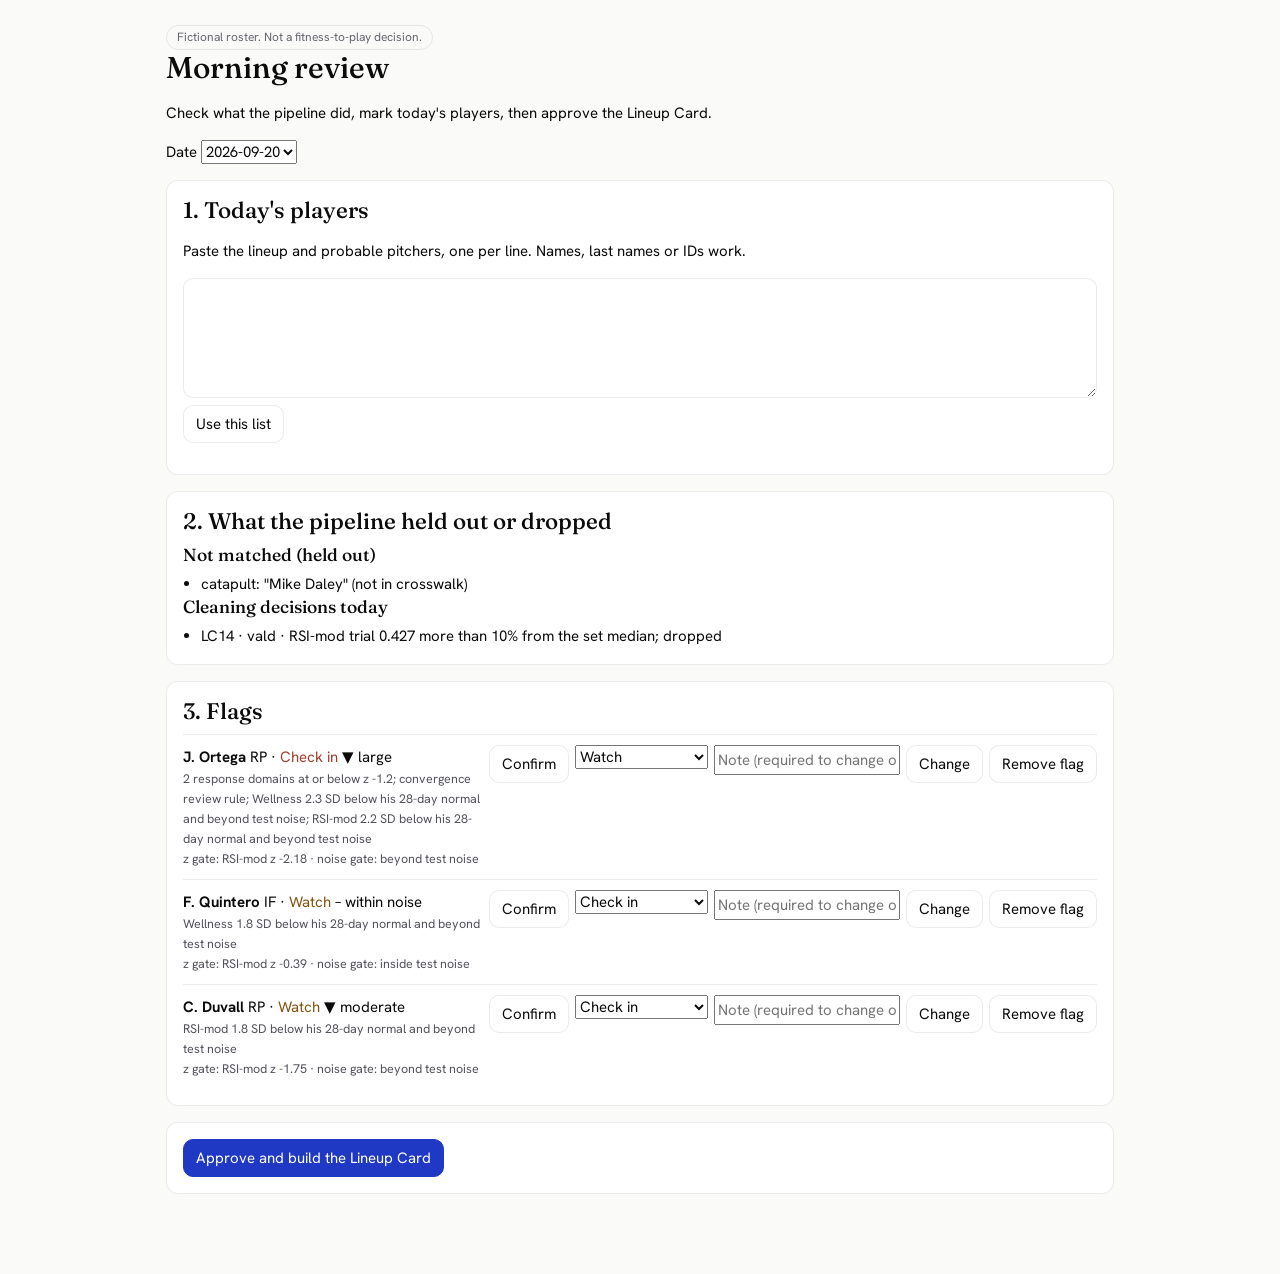
==== web/index.html @ f08b4e15 "feat(web): site theme and the morning review screen Co-Authored-By: Claude Opus 5.5 <noreply@anthrop" ====
<!doctype html>
<html lang="en">
<head>
  <meta charset="utf-8">
  <meta name="viewport" content="width=device-width, initial-scale=1">
  <title>Lineup Card review</title>
  <link rel="stylesheet" href="css/theme.css">
  <style>
    .row { display: grid; grid-template-columns: 1fr auto; gap: 8px; padding: 10px 0; border-top: 1px solid var(--line); }
    .row small { color: var(--ink-dim); display: block; }
    .actions { display: flex; gap: 6px; flex-wrap: wrap; align-items: start; }
    .err { color: var(--alert); font-size: 13px; }
    ul.plain { padding-left: 18px; margin: 0; }
    @media (max-width: 640px) { .row { grid-template-columns: 1fr; } }
  </style>
</head>
<body>
<main class="wrap">
  <span class="fiction">Fictional roster. Not a fitness-to-play decision.</span>
  <h1>Morning review</h1>
  <p>Check what the pipeline did, mark today's players, then approve the Lineup Card.</p>
  <label>Date <select id="date"></select></label>

  <section class="panel">
    <h2>1. Today's players</h2>
    <p>Paste the lineup and probable pitchers, one per line. Names, last names or IDs work.</p>
    <textarea id="lineup" aria-label="Today's players"></textarea>
    <button id="apply-lineup">Use this list</button>
    <p id="lineup-result"></p>
  </section>

  <section class="panel">
    <h2>2. What the pipeline held out or dropped</h2>
    <div id="held"></div>
    <div id="log"></div>
  </section>

  <section class="panel">
    <h2>3. Flags</h2>
    <div id="flags"></div>
  </section>

  <section class="panel">
    <button class="primary" id="approve">Approve and build the Lineup Card</button>
    <span id="approve-msg" class="err"></span>
  </section>
</main>
<script type="module" src="js/review.js"></script>
</body>
</html>
---- web/css/theme.css ----
@import url("https://fonts.googleapis.com/css2?family=Fraunces:opsz,wght@9..144,400;9..144,500&family=Hanken+Grotesk:wght@400;500&family=IBM+Plex+Mono:wght@400;500&display=swap");

:root {
  --bg: #FAFAF9; --surface: #F1F1F0; --card: #FFFFFF;
  --ink: #0B0B0C; --ink-dim: #52525B; --ink-faint: #666670;
  --accent: #2039C4; --accent-dim: #182C93; --accent-wash: rgba(32, 57, 196, 0.06);
  --line: rgba(11, 11, 12, 0.08);
  --ok: #246346; --warn: #815410; --alert: #9F3C2E;
  --display: "Fraunces", Georgia, serif;
  --sans: "Hanken Grotesk", -apple-system, system-ui, sans-serif;
  --mono: "IBM Plex Mono", ui-monospace, monospace;
  --radius: 20px; --radius-sm: 12px;
}
@media (prefers-color-scheme: dark) {
  :root:not([data-theme="light"]) {
    --bg: #0E0E10; --surface: #17171A; --card: #1C1C20;
    --ink: #F4F4F5; --ink-dim: #A1A1AA; --ink-faint: #8B8B94;
    --accent: #8C9BFF; --accent-dim: #6F80F5; --accent-wash: rgba(140, 155, 255, 0.10);
    --line: rgba(255, 255, 255, 0.10);
    --ok: #6FCF9E; --warn: #E0B25C; --alert: #F08A7A;
  }
}
* { box-sizing: border-box; }
body { margin: 0; background: var(--bg); color: var(--ink); font: 400 15px/1.6 var(--sans); }
h1, h2, h3 { font-family: var(--display); font-weight: 500; line-height: 1.2; margin: 0 0 .4em; }
.mono { font-family: var(--mono); }
.wrap { max-width: 980px; margin: 0 auto; padding: 24px 16px 64px; }
.fiction { font-size: 12px; color: var(--ink-faint); border: 1px solid var(--line); border-radius: 999px; padding: 2px 10px; display: inline-block; }
.panel { background: var(--card); border: 1px solid var(--line); border-radius: var(--radius-sm); padding: 16px; margin: 16px 0; }
button, select, textarea, input { font: inherit; color: inherit; }
button { background: var(--card); border: 1px solid var(--line); border-radius: 10px; padding: 6px 12px; cursor: pointer; }
button.primary { background: var(--accent); color: #fff; border-color: var(--accent); }
textarea { width: 100%; min-height: 120px; background: var(--card); border: 1px solid var(--line); border-radius: 10px; padding: 8px; }
.word-check_in { color: var(--alert); } .word-watch { color: var(--warn); }
.word-no_change { color: var(--ink-dim); } .word-not_enough_data { color: var(--ink-faint); }
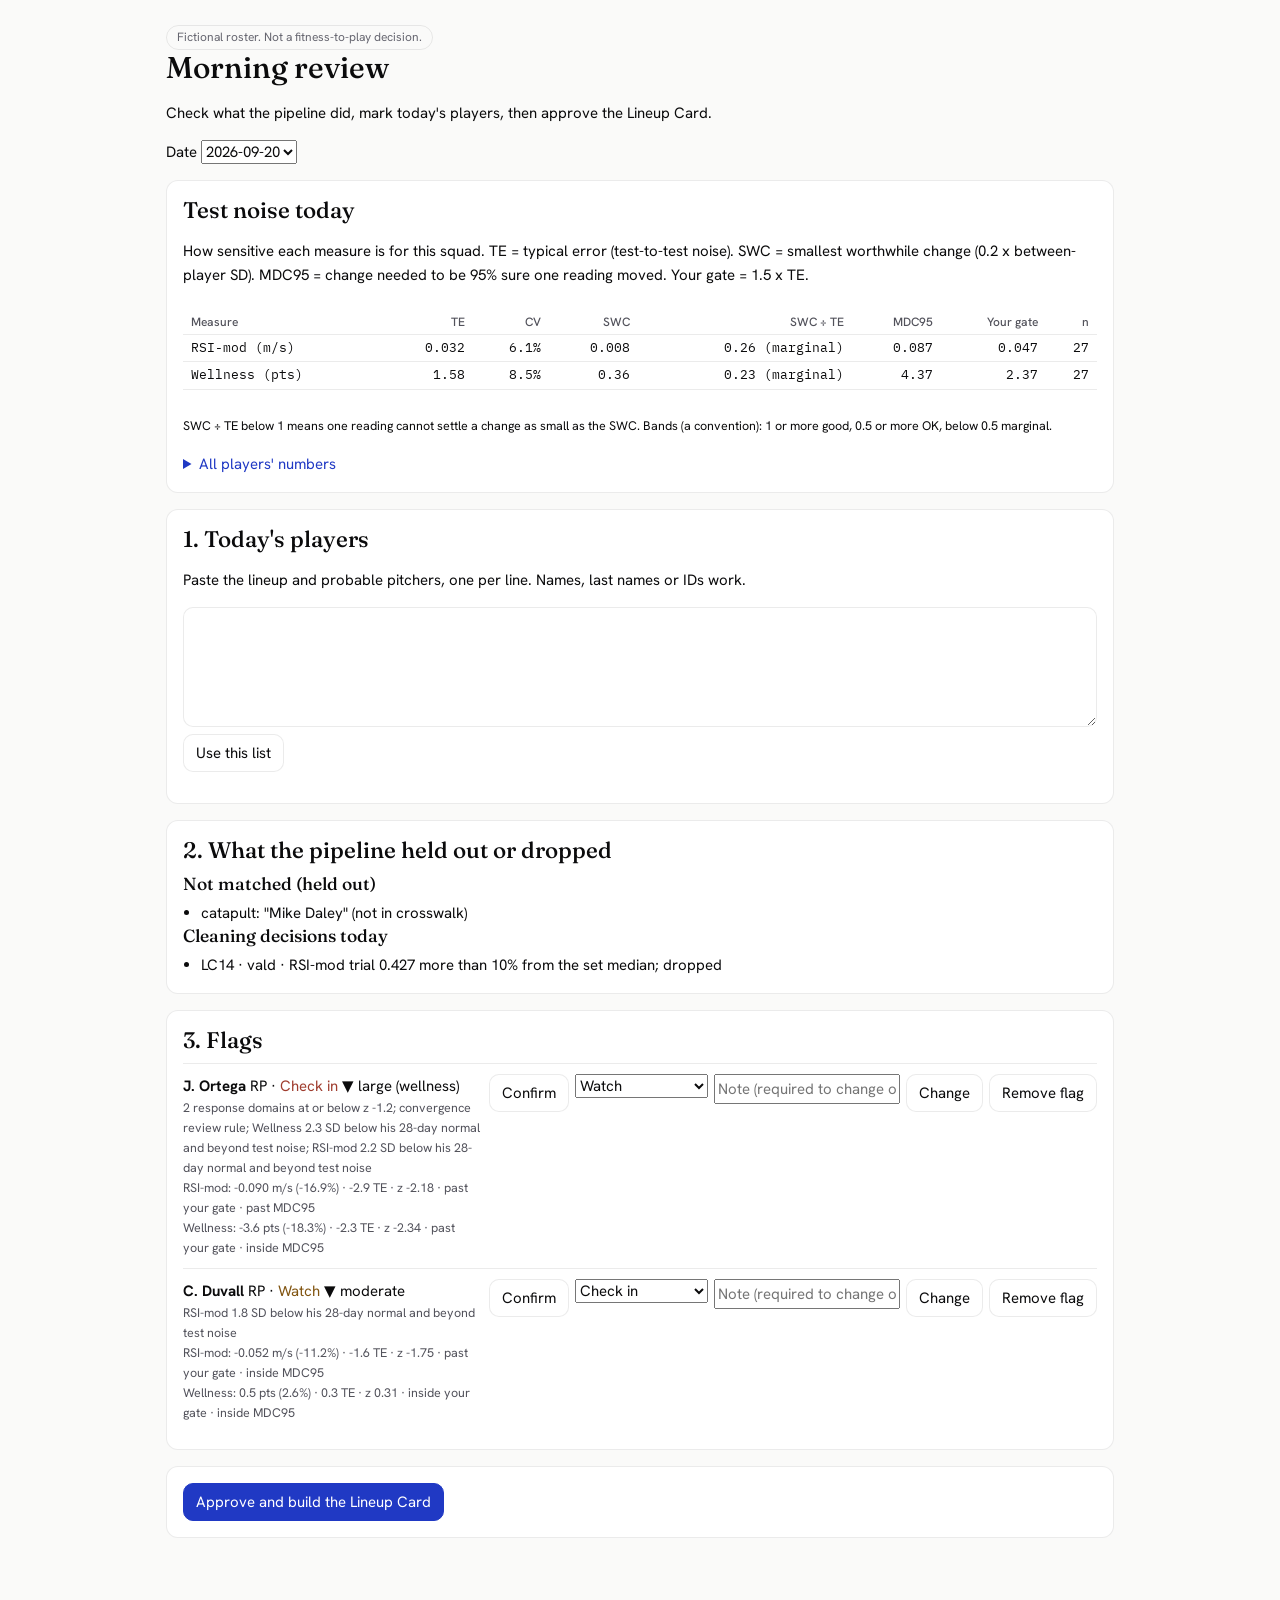
==== commit e144334a: "feat(review): signal and noise numbers for the analyst view Squad table per measure (TE, CV%, SWC = " ====
--- a/web/index.html
+++ b/web/index.html
@@ -11,6 +11,12 @@
     .actions { display: flex; gap: 6px; flex-wrap: wrap; align-items: start; }
     .err { color: var(--alert); font-size: 13px; }
     ul.plain { padding-left: 18px; margin: 0; }
+    table.num { border-collapse: collapse; width: 100%; font: 400 13px/1.4 var(--mono); margin: 8px 0; }
+    table.num th, table.num td { text-align: right; padding: 4px 8px; border-bottom: 1px solid var(--line); white-space: nowrap; }
+    table.num th:first-child, table.num td:first-child { text-align: left; }
+    table.num th { font: 500 12px var(--sans); color: var(--ink-dim); }
+    .scroll { overflow-x: auto; }
+    details summary { cursor: pointer; color: var(--accent); margin-top: 8px; }
     @media (max-width: 640px) { .row { grid-template-columns: 1fr; } }
   </style>
 </head>
@@ -20,6 +26,13 @@
   <h1>Morning review</h1>
   <p>Check what the pipeline did, mark today's players, then approve the Lineup Card.</p>
   <label>Date <select id="date"></select></label>
+
+  <section class="panel">
+    <h2>Test noise today</h2>
+    <p>How sensitive each measure is for this squad. TE = typical error (test-to-test noise). SWC = smallest worthwhile change (0.2 x between-player SD). MDC95 = change needed to be 95% sure one reading moved. Your gate = 1.5 x TE.</p>
+    <div id="signal"></div>
+    <details><summary>All players' numbers</summary><div id="allnums"></div></details>
+  </section>
 
   <section class="panel">
     <h2>1. Today's players</h2>
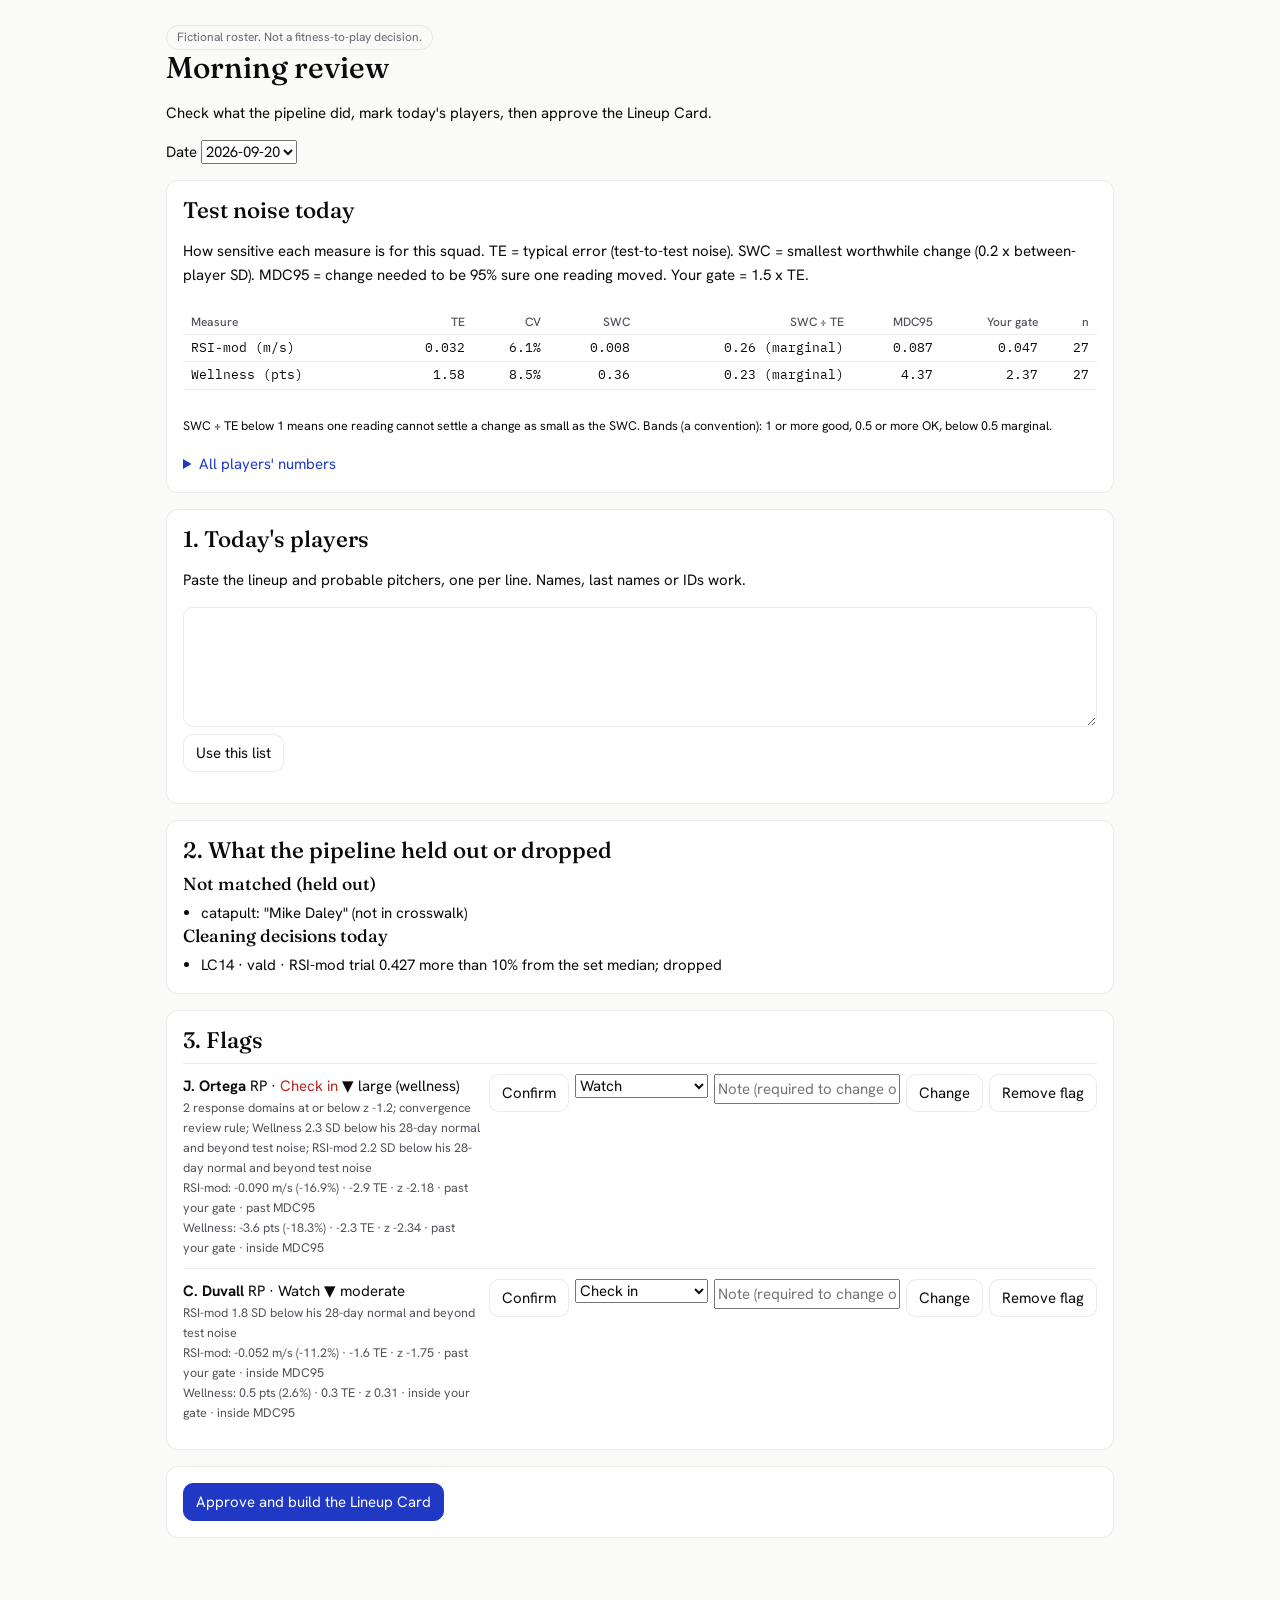
==== commit 8659cfa0: "feat(card): club.json for real labels, staleness line from the pull status - data/<dir>/club.json {n" ====
--- a/web/index.html
+++ b/web/index.html
@@ -22,7 +22,8 @@
 </head>
 <body>
 <main class="wrap">
-  <span class="fiction">Fictional roster. Not a fitness-to-play decision.</span>
+  <span class="fiction" id="disclaimer">Not a fitness-to-play decision.</span>
+  <p id="stale" class="err" role="status" hidden></p>
   <h1>Morning review</h1>
   <p>Check what the pipeline did, mark today's players, then approve the Lineup Card.</p>
   <label>Date <select id="date"></select></label>
--- a/web/css/theme.css
+++ b/web/css/theme.css
@@ -6,6 +6,9 @@
   --accent: #2039C4; --accent-dim: #182C93; --accent-wash: rgba(32, 57, 196, 0.06);
   --line: rgba(11, 11, 12, 0.08);
   --ok: #246346; --warn: #815410; --alert: #9F3C2E;
+  /* status colours (validated): amber is for marks and fills only, never for text */
+  --st-check: #B3261E; --st-watch: #E3A21A;
+  --st-watch-edge: color-mix(in srgb, var(--st-watch) 60%, black);
   --display: "Fraunces", Georgia, serif;
   --sans: "Hanken Grotesk", -apple-system, system-ui, sans-serif;
   --mono: "IBM Plex Mono", ui-monospace, monospace;
@@ -18,6 +21,7 @@
     --accent: #8C9BFF; --accent-dim: #6F80F5; --accent-wash: rgba(140, 155, 255, 0.10);
     --line: rgba(255, 255, 255, 0.10);
     --ok: #6FCF9E; --warn: #E0B25C; --alert: #F08A7A;
+    --st-check: #DB4433; --st-watch: #CF9420;
   }
 }
 * { box-sizing: border-box; }
@@ -31,5 +35,5 @@
 button { background: var(--card); border: 1px solid var(--line); border-radius: 10px; padding: 6px 12px; cursor: pointer; }
 button.primary { background: var(--accent); color: #fff; border-color: var(--accent); }
 textarea { width: 100%; min-height: 120px; background: var(--card); border: 1px solid var(--line); border-radius: 10px; padding: 8px; }
-.word-check_in { color: var(--alert); } .word-watch { color: var(--warn); }
+.word-check_in { color: var(--st-check); } .word-watch { color: var(--ink); }
 .word-no_change { color: var(--ink-dim); } .word-not_enough_data { color: var(--ink-faint); }
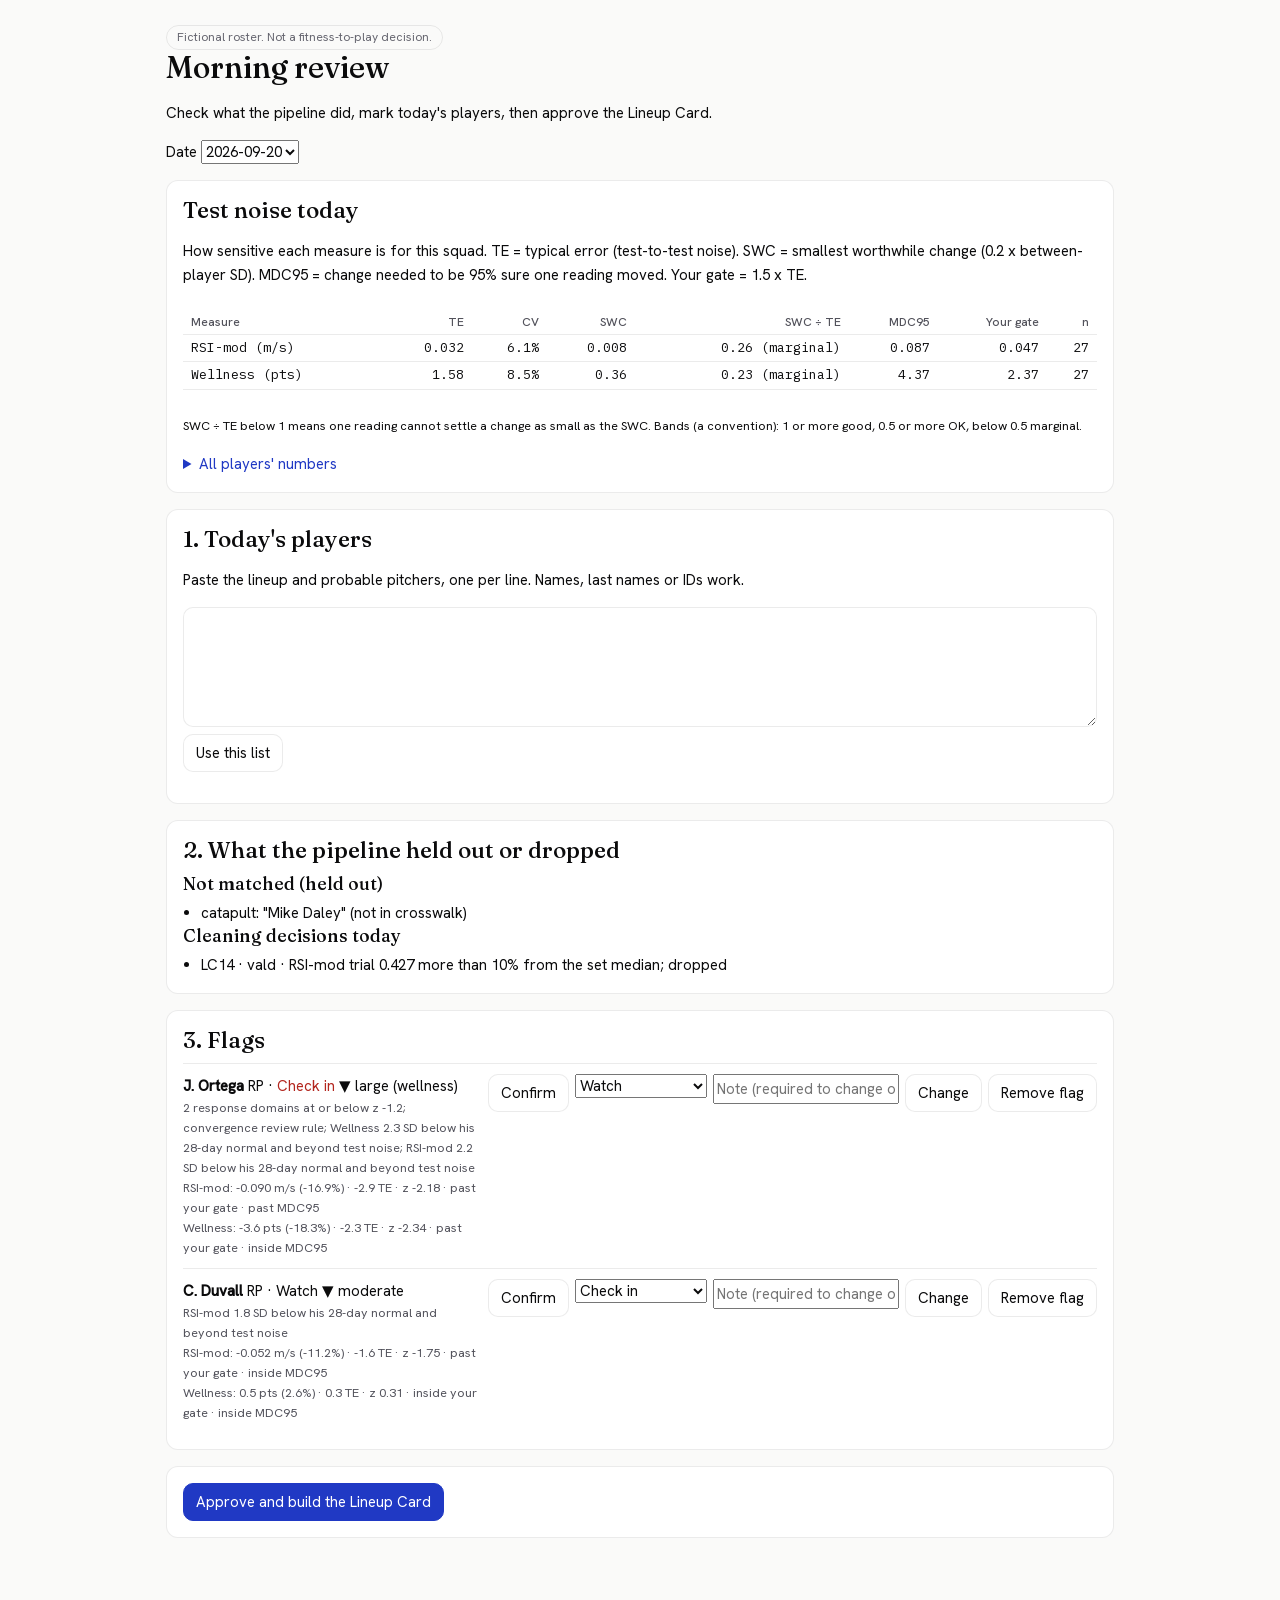
==== commit 1424e84b: "fix(web): load fonts.css with a link so saved images embed the fonts Co-Authored-By: Claude Opus 5.5" ====
--- a/web/index.html
+++ b/web/index.html
@@ -4,6 +4,7 @@
   <meta charset="utf-8">
   <meta name="viewport" content="width=device-width, initial-scale=1">
   <title>Lineup Card review</title>
+  <link rel="stylesheet" href="css/fonts.css">
   <link rel="stylesheet" href="css/theme.css">
   <style>
     .row { display: grid; grid-template-columns: 1fr auto; gap: 8px; padding: 10px 0; border-top: 1px solid var(--line); }
--- a/web/css/fonts.css
+++ b/web/css/fonts.css
@@ -0,0 +1,7 @@
+/* Fonts ship with the app (SIL Open Font License 1.1, see web/fonts/OFL.txt),
+   so no page loads anything from another host. Latin subset only.
+   Fraunces and Hanken Grotesk are variable files (Fraunces includes the opsz axis). */
+@font-face { font-family: "Fraunces"; src: url("../fonts/fraunces.woff2") format("woff2"); font-weight: 400 500; font-style: normal; font-display: swap; unicode-range: U+0000-00FF, U+0131, U+0152-0153, U+02BB-02BC, U+02C6, U+02DA, U+02DC, U+0304, U+0308, U+0329, U+2000-206F, U+20AC, U+2122, U+2191, U+2193, U+2212, U+2215, U+FEFF, U+FFFD; }
+@font-face { font-family: "Hanken Grotesk"; src: url("../fonts/hanken.woff2") format("woff2"); font-weight: 400 500; font-style: normal; font-display: swap; unicode-range: U+0000-00FF, U+0131, U+0152-0153, U+02BB-02BC, U+02C6, U+02DA, U+02DC, U+0304, U+0308, U+0329, U+2000-206F, U+20AC, U+2122, U+2191, U+2193, U+2212, U+2215, U+FEFF, U+FFFD; }
+@font-face { font-family: "IBM Plex Mono"; src: url("../fonts/plex-mono-400.woff2") format("woff2"); font-weight: 400; font-style: normal; font-display: swap; unicode-range: U+0000-00FF, U+0131, U+0152-0153, U+02BB-02BC, U+02C6, U+02DA, U+02DC, U+0304, U+0308, U+0329, U+2000-206F, U+20AC, U+2122, U+2191, U+2193, U+2212, U+2215, U+FEFF, U+FFFD; }
+@font-face { font-family: "IBM Plex Mono"; src: url("../fonts/plex-mono-500.woff2") format("woff2"); font-weight: 500; font-style: normal; font-display: swap; unicode-range: U+0000-00FF, U+0131, U+0152-0153, U+02BB-02BC, U+02C6, U+02DA, U+02DC, U+0304, U+0308, U+0329, U+2000-206F, U+20AC, U+2122, U+2191, U+2193, U+2212, U+2215, U+FEFF, U+FFFD; }
--- a/web/css/theme.css
+++ b/web/css/theme.css
@@ -1,4 +1,3 @@
-@import url("https://fonts.googleapis.com/css2?family=Fraunces:opsz,wght@9..144,400;9..144,500&family=Hanken+Grotesk:wght@400;500&family=IBM+Plex+Mono:wght@400;500&display=swap");
 
 :root {
   --bg: #FAFAF9; --surface: #F1F1F0; --card: #FFFFFF;
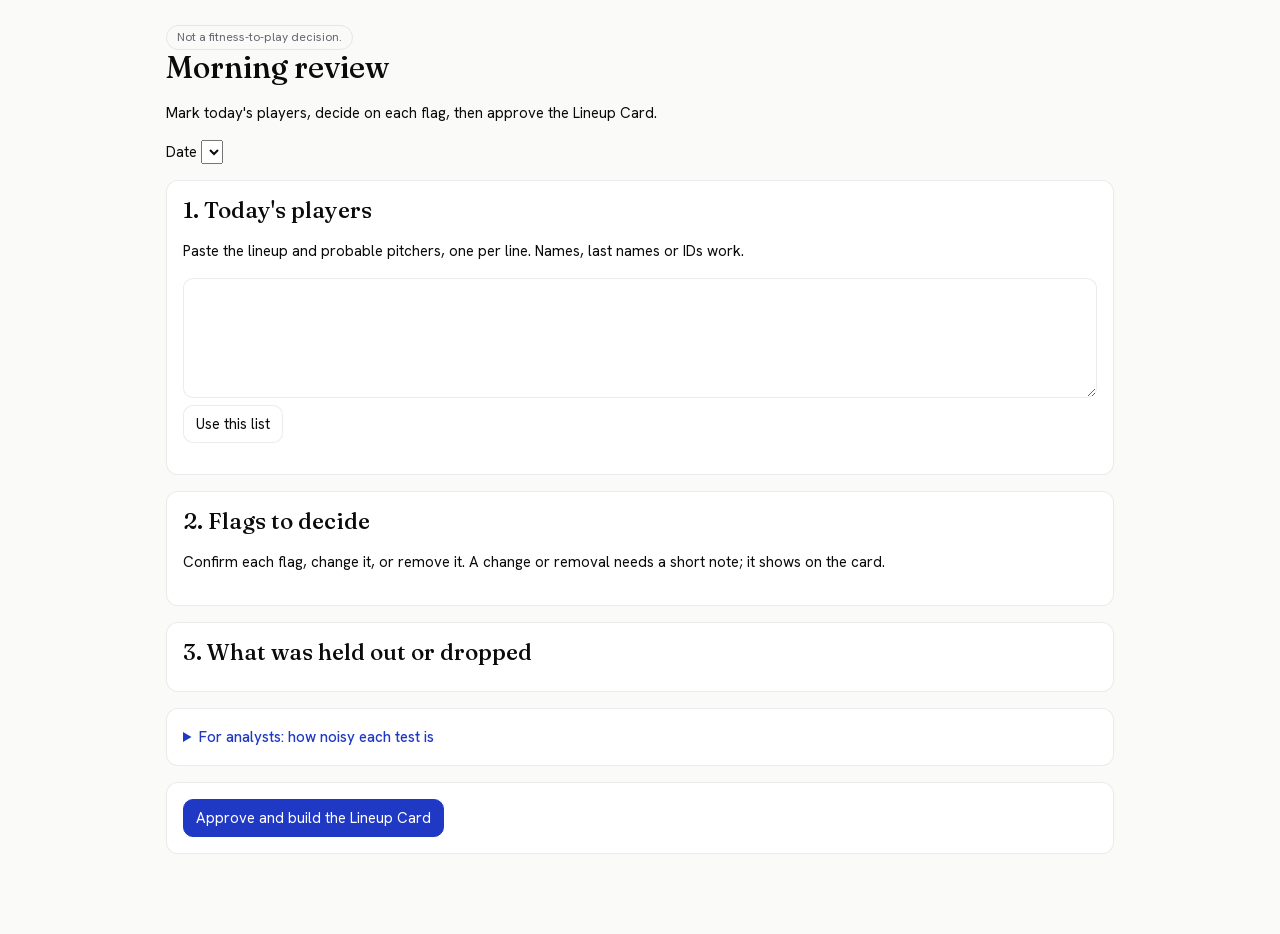
==== commit decb1206: "feat(review): plain order, analyst numbers behind a details Review order is now 1 Today's players, 2" ====
--- a/web/index.html
+++ b/web/index.html
@@ -6,35 +6,15 @@
   <title>Lineup Card review</title>
   <link rel="stylesheet" href="css/fonts.css">
   <link rel="stylesheet" href="css/theme.css">
-  <style>
-    .row { display: grid; grid-template-columns: 1fr auto; gap: 8px; padding: 10px 0; border-top: 1px solid var(--line); }
-    .row small { color: var(--ink-dim); display: block; }
-    .actions { display: flex; gap: 6px; flex-wrap: wrap; align-items: start; }
-    .err { color: var(--alert); font-size: 13px; }
-    ul.plain { padding-left: 18px; margin: 0; }
-    table.num { border-collapse: collapse; width: 100%; font: 400 13px/1.4 var(--mono); margin: 8px 0; }
-    table.num th, table.num td { text-align: right; padding: 4px 8px; border-bottom: 1px solid var(--line); white-space: nowrap; }
-    table.num th:first-child, table.num td:first-child { text-align: left; }
-    table.num th { font: 500 12px var(--sans); color: var(--ink-dim); }
-    .scroll { overflow-x: auto; }
-    details summary { cursor: pointer; color: var(--accent); margin-top: 8px; }
-    @media (max-width: 640px) { .row { grid-template-columns: 1fr; } }
-  </style>
+  <link rel="stylesheet" href="css/review.css">
 </head>
 <body>
 <main class="wrap">
   <span class="fiction" id="disclaimer">Not a fitness-to-play decision.</span>
   <p id="stale" class="err" role="status" hidden></p>
   <h1>Morning review</h1>
-  <p>Check what the pipeline did, mark today's players, then approve the Lineup Card.</p>
+  <p>Mark today's players, decide on each flag, then approve the Lineup Card.</p>
   <label>Date <select id="date"></select></label>
-
-  <section class="panel">
-    <h2>Test noise today</h2>
-    <p>How sensitive each measure is for this squad. TE = typical error (test-to-test noise). SWC = smallest worthwhile change (0.2 x between-player SD). MDC95 = change needed to be 95% sure one reading moved. Your gate = 1.5 x TE.</p>
-    <div id="signal"></div>
-    <details><summary>All players' numbers</summary><div id="allnums"></div></details>
-  </section>
 
   <section class="panel">
     <h2>1. Today's players</h2>
@@ -45,21 +25,34 @@
   </section>
 
   <section class="panel">
-    <h2>2. What the pipeline held out or dropped</h2>
+    <h2>2. Flags to decide</h2>
+    <p>Confirm each flag, change it, or remove it. A change or removal needs a short note; it shows on the card.</p>
+    <div id="flags"></div>
+  </section>
+
+  <section class="panel">
+    <h2>3. What was held out or dropped</h2>
     <div id="held"></div>
     <div id="log"></div>
   </section>
 
-  <section class="panel">
-    <h2>3. Flags</h2>
-    <div id="flags"></div>
-  </section>
+  <details class="panel analysts">
+    <summary>For analysts: how noisy each test is</summary>
+    <p>How sensitive each measure is for this squad. TE = typical error (test-to-test noise). SWC = smallest worthwhile change (0.2 x between-player SD). MDC95 = change needed to be 95% sure one reading moved. Your gate = 1.5 x TE.</p>
+    <div id="signal"></div>
+    <h3>All players' numbers</h3>
+    <div id="allnums"></div>
+  </details>
 
   <section class="panel">
     <button class="primary" id="approve">Approve and build the Lineup Card</button>
     <span id="approve-msg" class="err"></span>
   </section>
 </main>
-<script type="module" src="js/review.js"></script>
+<script type="module">
+  import { init } from "./js/review.js";
+  import { fetchSource } from "./js/source.js";
+  init(fetchSource());
+</script>
 </body>
 </html>
--- a/web/css/fonts.css
+++ b/web/css/fonts.css
@@ -1,4 +1,5 @@
-/* Fonts ship with the app (SIL Open Font License 1.1, see web/fonts/OFL.txt),
+/* Fonts ship with the app (SIL Open Font License 1.1: web/fonts/OFL.txt in the repo;
+   the offline file carries it in its "licenses" block, the Club Edition package in licenses/),
    so no page loads anything from another host. Latin subset only.
    Fraunces and Hanken Grotesk are variable files (Fraunces includes the opsz axis). */
 @font-face { font-family: "Fraunces"; src: url("../fonts/fraunces.woff2") format("woff2"); font-weight: 400 500; font-style: normal; font-display: swap; unicode-range: U+0000-00FF, U+0131, U+0152-0153, U+02BB-02BC, U+02C6, U+02DA, U+02DC, U+0304, U+0308, U+0329, U+2000-206F, U+20AC, U+2122, U+2191, U+2193, U+2212, U+2215, U+FEFF, U+FFFD; }
--- a/web/css/theme.css
+++ b/web/css/theme.css
@@ -2,7 +2,7 @@
 :root {
   --bg: #FAFAF9; --surface: #F1F1F0; --card: #FFFFFF;
   --ink: #0B0B0C; --ink-dim: #52525B; --ink-faint: #666670;
-  --accent: #2039C4; --accent-dim: #182C93; --accent-wash: rgba(32, 57, 196, 0.06);
+  --accent: #2039C4; --accent-dim: #182C93; --on-accent: #FFFFFF; --accent-wash: rgba(32, 57, 196, 0.06);
   --line: rgba(11, 11, 12, 0.08);
   --ok: #246346; --warn: #815410; --alert: #9F3C2E;
   /* status colours (validated): amber is for marks and fills only, never for text */
@@ -17,7 +17,7 @@
   :root:not([data-theme="light"]) {
     --bg: #0E0E10; --surface: #17171A; --card: #1C1C20;
     --ink: #F4F4F5; --ink-dim: #A1A1AA; --ink-faint: #8B8B94;
-    --accent: #8C9BFF; --accent-dim: #6F80F5; --accent-wash: rgba(140, 155, 255, 0.10);
+    --accent: #8C9BFF; --accent-dim: #6F80F5; --on-accent: #0E0E10; --accent-wash: rgba(140, 155, 255, 0.10);
     --line: rgba(255, 255, 255, 0.10);
     --ok: #6FCF9E; --warn: #E0B25C; --alert: #F08A7A;
     --st-check: #DB4433; --st-watch: #CF9420;
@@ -32,7 +32,7 @@
 .panel { background: var(--card); border: 1px solid var(--line); border-radius: var(--radius-sm); padding: 16px; margin: 16px 0; }
 button, select, textarea, input { font: inherit; color: inherit; }
 button { background: var(--card); border: 1px solid var(--line); border-radius: 10px; padding: 6px 12px; cursor: pointer; }
-button.primary { background: var(--accent); color: #fff; border-color: var(--accent); }
+button.primary { background: var(--accent); color: var(--on-accent); border-color: var(--accent); }
 textarea { width: 100%; min-height: 120px; background: var(--card); border: 1px solid var(--line); border-radius: 10px; padding: 8px; }
 .word-check_in { color: var(--st-check); } .word-watch { color: var(--ink); }
 .word-no_change { color: var(--ink-dim); } .word-not_enough_data { color: var(--ink-faint); }
--- a/web/css/review.css
+++ b/web/css/review.css
@@ -0,0 +1,16 @@
+/* Morning review screen (index.html and the offline edition). */
+.row { display: grid; grid-template-columns: 1fr auto; gap: 8px; padding: 10px 0; border-top: 1px solid var(--line); }
+.row small { color: var(--ink-dim); display: block; }
+.actions { display: flex; gap: 6px; flex-wrap: wrap; align-items: start; }
+.err { color: var(--alert); font-size: 13px; }
+ul.plain { padding-left: 18px; margin: 0; }
+table.num { border-collapse: collapse; width: 100%; font: 400 13px/1.4 var(--mono); margin: 8px 0; }
+table.num th, table.num td { text-align: right; padding: 4px 8px; border-bottom: 1px solid var(--line); white-space: nowrap; }
+table.num th:first-child, table.num td:first-child { text-align: left; }
+table.num th { font: 500 12px var(--sans); color: var(--ink-dim); }
+.scroll { overflow-x: auto; }
+details summary { cursor: pointer; color: var(--accent); margin-top: 8px; }
+details.analysts summary { margin-top: 0; font-weight: 500; }
+details.analysts h3 { font-size: 16px; margin-top: 16px; }
+.row .plain { display: block; margin-top: 2px; }
+@media (max-width: 640px) { .row { grid-template-columns: 1fr; } }
